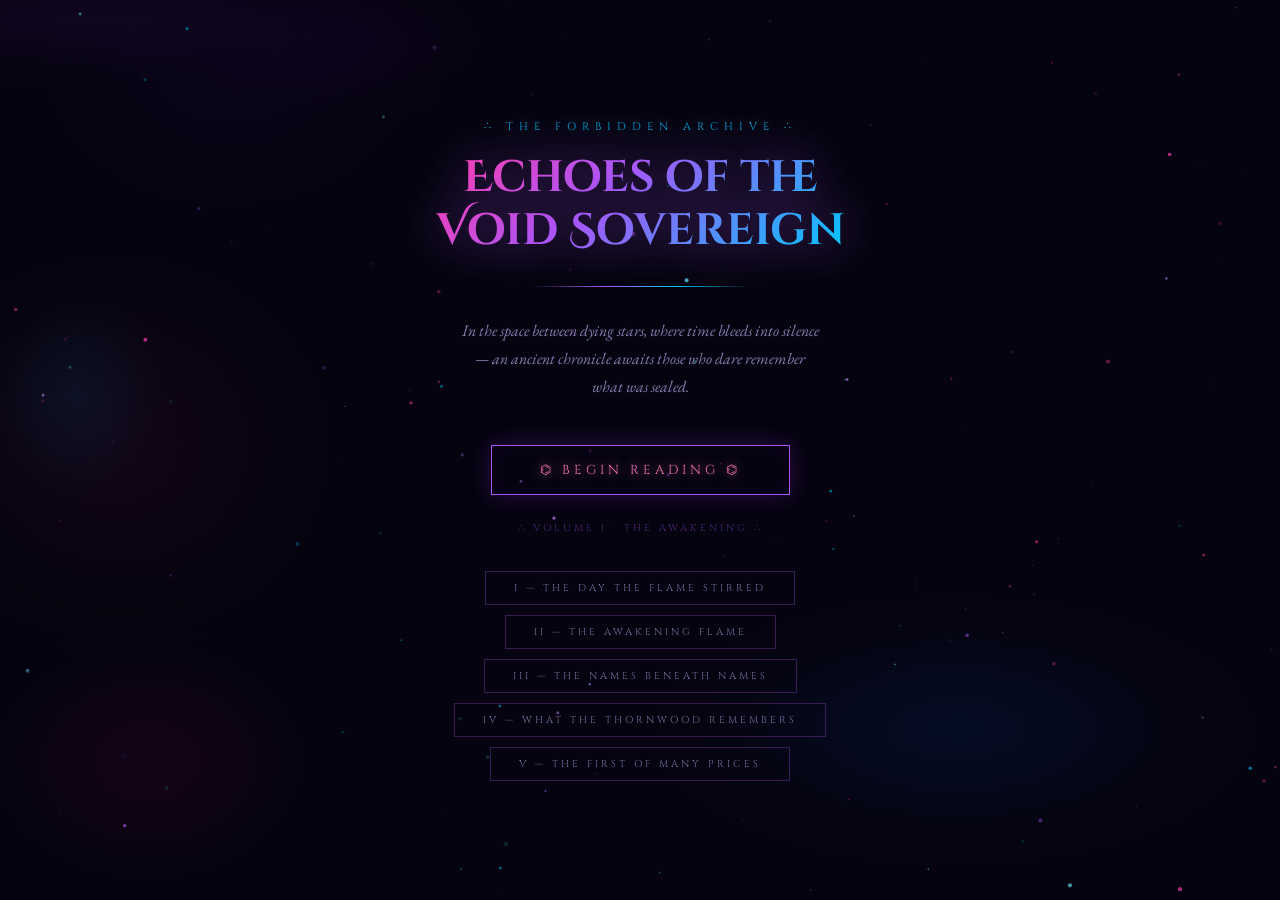
==== index.html @ 38b69cea "Update index.html" ====
<!DOCTYPE html>
<html lang="en">
<head>
<meta charset="UTF-8">
<meta name="viewport" content="width=device-width, initial-scale=1.0">
<title>The Scythe of the Ashen Light </title>
<link href="https://fonts.googleapis.com/css2?family=Cinzel+Decorative:wght@400;700&family=Cinzel:wght@400;600&family=EB+Garamond:ital,wght@0,400;1,400&display=swap" rel="stylesheet">
<style>
*,*::before,*::after{margin:0;padding:0;box-sizing:border-box}
:root{
  --neon-blue:#00c8ff;--vivid-purple:#a855f7;--neon-pink:#ff3cac;
  --soft-pink:#f472b6;--dark-bg:#05030f;
  --blue-glow:0 0 20px rgba(0,200,255,.9),0 0 50px rgba(0,200,255,.4);
  --pink-glow:0 0 20px rgba(255,60,172,.9),0 0 50px rgba(255,60,172,.4);
}
html,body{width:100%;height:100%;background:var(--dark-bg);font-family:'EB Garamond',serif;color:#e8deff;overflow:hidden}
canvas#bg{position:fixed;top:0;left:0;width:100%;height:100%;z-index:0;pointer-events:none}
#parallax-layer{position:fixed;inset:0;z-index:0;pointer-events:none;transition:transform .1s ease-out}
#home{position:relative;z-index:1;display:flex;flex-direction:column;align-items:center;justify-content:center;height:100vh}

.archive-subtitle{font-family:'Cinzel',serif;font-size:11px;letter-spacing:6px;color:var(--neon-blue);text-shadow:var(--blue-glow);margin-bottom:18px;text-transform:uppercase;opacity:.85}

.main-title{font-family:'Cinzel Decorative',serif;font-size:clamp(24px,5vw,44px);font-weight:700;text-align:center;line-height:1.2;background:linear-gradient(135deg,#ff3cac 0%,#a855f7 40%,#00c8ff 100%);-webkit-background-clip:text;-webkit-text-fill-color:transparent;background-clip:text;filter:drop-shadow(0 0 24px rgba(168,85,247,.7));animation:titlePulse 3s ease-in-out infinite;margin-bottom:10px}
@keyframes titlePulse{0%,100%{filter:drop-shadow(0 0 18px rgba(168,85,247,.6))}50%{filter:drop-shadow(0 0 40px rgba(255,60,172,.9)) drop-shadow(0 0 60px rgba(0,200,255,.5))}}

.title-divider{width:220px;height:1px;background:linear-gradient(90deg,transparent,var(--vivid-purple),var(--neon-blue),transparent);margin:18px auto 30px;animation:divGlow 2.2s ease-in-out infinite}
@keyframes divGlow{0%,100%{opacity:.5}50%{opacity:1;box-shadow:0 0 14px var(--vivid-purple)}}

.home-desc{font-family:'EB Garamond',serif;font-size:16px;color:rgba(200,180,255,.68);text-align:center;max-width:400px;line-height:1.75;margin-bottom:44px;font-style:italic;padding:0 20px}

.start-btn{font-family:'Cinzel',serif;font-size:13px;letter-spacing:4px;text-transform:uppercase;padding:15px 48px;background:transparent;border:1px solid var(--vivid-purple);color:var(--soft-pink);cursor:pointer;position:relative;overflow:hidden;transition:all .4s ease;text-shadow:0 0 12px rgba(244,114,182,.8);box-shadow:0 0 22px rgba(107,33,168,.4),inset 0 0 22px rgba(107,33,168,.1);text-decoration:none;display:inline-block}
.start-btn::before{content:'';position:absolute;inset:0;background:linear-gradient(135deg,rgba(255,60,172,.15),rgba(168,85,247,.15),rgba(0,200,255,.10));opacity:0;transition:opacity .4s}
.start-btn:hover{border-color:var(--neon-pink);color:#fff;box-shadow:0 0 44px rgba(255,60,172,.65),0 0 90px rgba(168,85,247,.3),inset 0 0 32px rgba(255,60,172,.12);transform:translateY(-3px);text-shadow:var(--pink-glow)}
.start-btn:hover::before{opacity:1}

.tome-count{margin-top:26px;font-family:'Cinzel',serif;font-size:10px;letter-spacing:3px;color:rgba(168,85,247,.45);text-transform:uppercase}

.chapter-list{display:flex;flex-direction:column;gap:10px;margin-top:36px;align-items:center}
.ch-link{font-family:'Cinzel',serif;font-size:10px;letter-spacing:3px;text-transform:uppercase;padding:9px 28px;background:transparent;border:1px solid rgba(168,85,247,.3);color:rgba(200,180,255,.6);cursor:pointer;transition:all .3s ease;text-decoration:none;display:inline-block}
.ch-link:hover{border-color:var(--neon-blue);color:var(--neon-blue);box-shadow:0 0 22px rgba(0,200,255,.4);transform:translateY(-2px)}
</style>
</head>
<body>
<canvas id="bg" aria-hidden="true"></canvas>
<div id="parallax-layer" aria-hidden="true"></div>

<div id="home">
  <div class="archive-subtitle">∴ The Forbidden Archive ∴</div>
  <h1 class="main-title">Echoes of the<br>Void Sovereign</h1>
  <div class="title-divider"></div>
  <p class="home-desc">In the space between dying stars, where time bleeds into silence — an ancient chronicle awaits those who dare remember what was sealed.</p>
  <a class="start-btn" href="chapter1.html">⌬ Begin Reading ⌬</a>
  <div class="tome-count">∴ Volume I · The Awakening ∴</div>

  <div class="chapter-list">
    <a class="ch-link" href="chapter1.html">I — The Day the Flame Stirred</a>
    <a class="ch-link" href="chapter2.html">II — The Awakening Flame</a>
    <a class="ch-link" href="chapter3.html">III — The Names Beneath Names</a>
    <a class="ch-link" href="chapter4.html">IV — What the Thornwood Remembers</a>
    <a class="ch-link" href="chapter5.html">V — The First of Many Prices</a>
  </div>
</div>

<script>
const canvas=document.getElementById('bg'),ctx=canvas.getContext('2d');
let W,H,particles=[],clouds=[];
function resize(){W=canvas.width=window.innerWidth;H=canvas.height=window.innerHeight}
function init(){
  particles=[];clouds=[];
  for(let i=0;i<140;i++)particles.push({x:Math.random()*W,y:Math.random()*H,vx:(Math.random()-.5)*.28,vy:(Math.random()-.5)*.18,r:Math.random()*1.9+.25,a:Math.random()*.65+.15,color:['#a855f7','#00c8ff','#ff3cac','#c084fc','#67e8f9'][Math.floor(Math.random()*5)],p:Math.random()*Math.PI*2,ps:.012+Math.random()*.022});
  const nc=['rgba(107,33,168,','rgba(0,80,180,','rgba(160,20,90,','rgba(60,10,130,','rgba(0,120,160,','rgba(130,0,80,','rgba(80,0,140,'];
  for(let i=0;i<7;i++)clouds.push({x:Math.random()*W,y:Math.random()*H,vx:(Math.random()-.5)*.10,vy:(Math.random()-.5)*.07,rx:100+Math.random()*220,ry:70+Math.random()*150,color:nc[i%nc.length],a:.028+Math.random()*.038});
}
function draw(){
  ctx.clearRect(0,0,W,H);ctx.fillStyle='#05030f';ctx.fillRect(0,0,W,H);
  clouds.forEach(c=>{
    ctx.save();ctx.scale(1,c.ry/c.rx);
    const g=ctx.createRadialGradient(c.x,c.y*(c.rx/c.ry),0,c.x,c.y*(c.rx/c.ry),c.rx);
    g.addColorStop(0,c.color+(c.a*2.2)+')');g.addColorStop(.5,c.color+c.a+')');g.addColorStop(1,'rgba(0,0,0,0)');
    ctx.beginPath();ctx.arc(c.x,c.y*(c.rx/c.ry),c.rx,0,Math.PI*2);ctx.fillStyle=g;ctx.fill();ctx.restore();
    c.x+=c.vx;c.y+=c.vy;
    if(c.x<-c.rx)c.x=W+c.rx;if(c.x>W+c.rx)c.x=-c.rx;if(c.y<-c.ry)c.y=H+c.ry;if(c.y>H+c.ry)c.y=-c.ry;
  });
  particles.forEach(p=>{
    p.p+=p.ps;const a=p.a*(.65+.35*Math.sin(p.p));
    ctx.globalAlpha=a;ctx.beginPath();ctx.arc(p.x,p.y,p.r,0,Math.PI*2);ctx.fillStyle=p.color;ctx.fill();ctx.globalAlpha=1;
    p.x+=p.vx;p.y+=p.vy;
    if(p.x<0)p.x=W;if(p.x>W)p.x=0;if(p.y<0)p.y=H;if(p.y>H)p.y=0;
  });
}
function loop(){draw();requestAnimationFrame(loop)}
document.addEventListener('mousemove',e=>{const mx=(e.clientX/innerWidth-.5)*2,my=(e.clientY/innerHeight-.5)*2;document.getElementById('parallax-layer').style.transform=`translate(${mx*9}px,${my*6}px)`});
window.addEventListener('resize',()=>{resize();init()});
resize();init();loop();
</script>
</body>
</html>
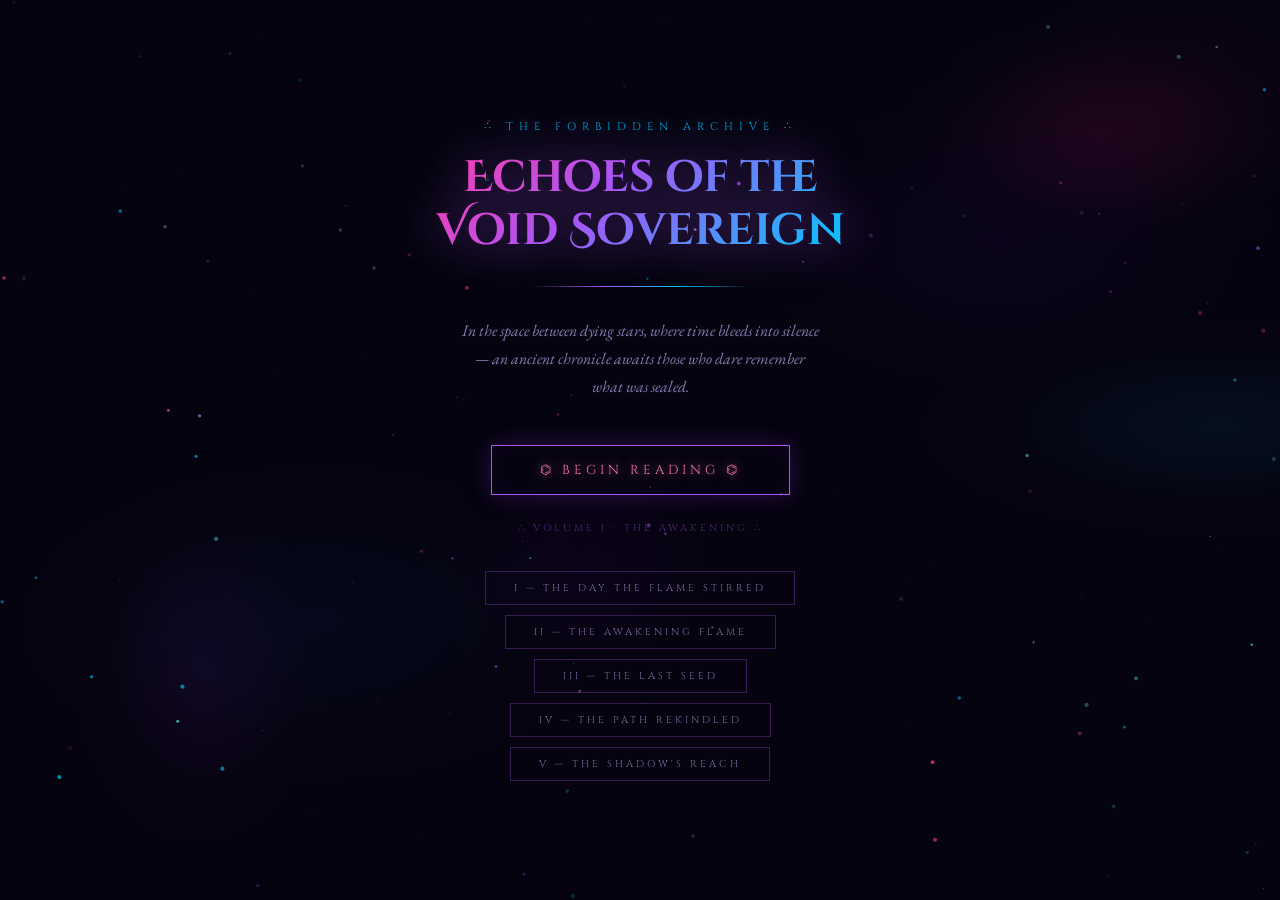
==== commit 5d113995: "Update index.html" ====
--- a/index.html
+++ b/index.html
@@ -55,9 +55,9 @@
   <div class="chapter-list">
     <a class="ch-link" href="chapter1.html">I — The Day the Flame Stirred</a>
     <a class="ch-link" href="chapter2.html">II — The Awakening Flame</a>
-    <a class="ch-link" href="chapter3.html">III — The Names Beneath Names</a>
-    <a class="ch-link" href="chapter4.html">IV — What the Thornwood Remembers</a>
-    <a class="ch-link" href="chapter5.html">V — The First of Many Prices</a>
+    <a class="ch-link" href="chapter3.html">III — The Last Seed</a>
+    <a class="ch-link" href="chapter4.html">IV — The Path Rekindled</a>
+    <a class="ch-link" href="chapter5.html">V — The Shadow's Reach</a>
   </div>
 </div>
 
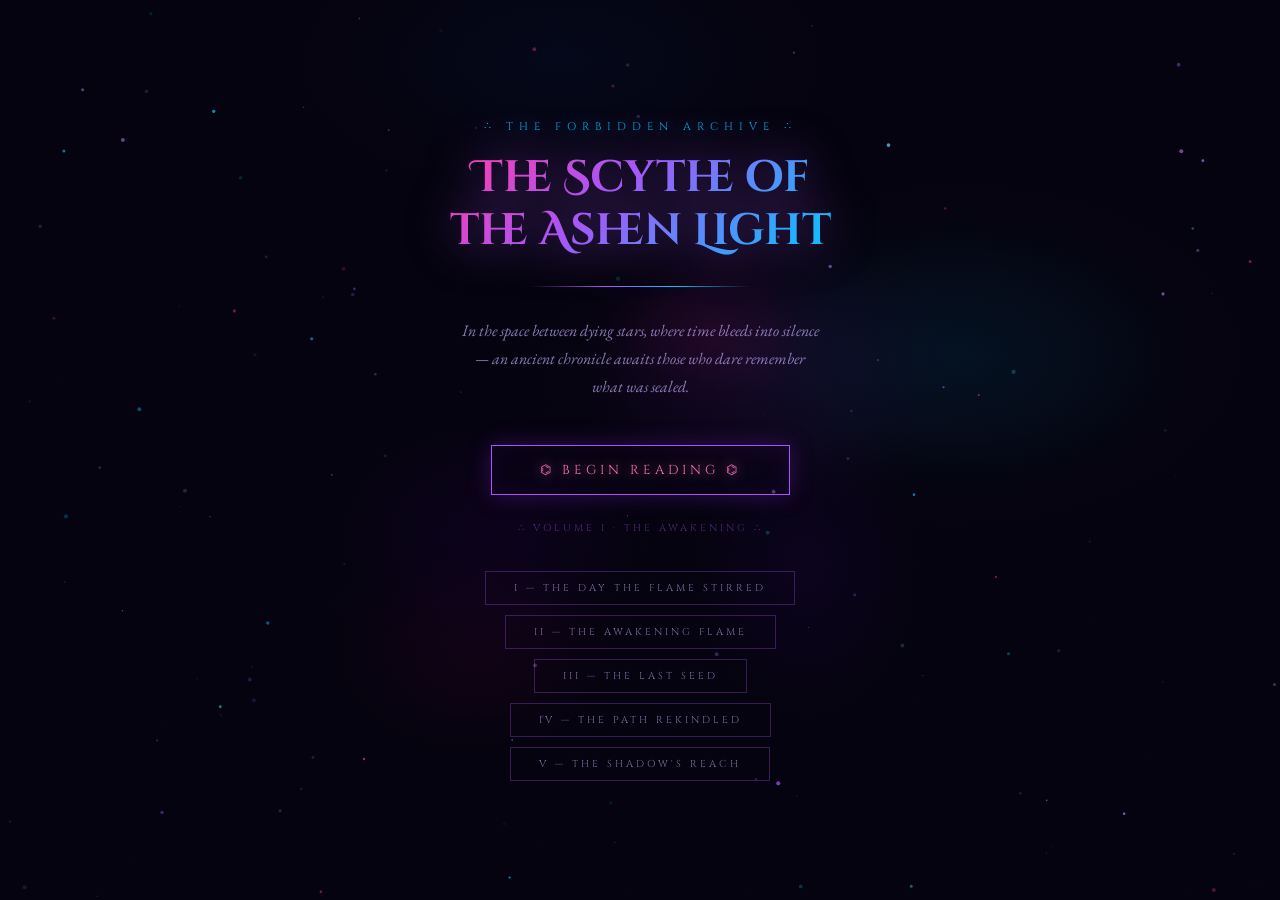
==== commit bd20a844: "Update index.html" ====
--- a/index.html
+++ b/index.html
@@ -46,7 +46,7 @@
 
 <div id="home">
   <div class="archive-subtitle">∴ The Forbidden Archive ∴</div>
-  <h1 class="main-title">Echoes of the<br>Void Sovereign</h1>
+  <h1 class="main-title">The Scythe of<br>the Ashen Light</h1>
   <div class="title-divider"></div>
   <p class="home-desc">In the space between dying stars, where time bleeds into silence — an ancient chronicle awaits those who dare remember what was sealed.</p>
   <a class="start-btn" href="chapter1.html">⌬ Begin Reading ⌬</a>
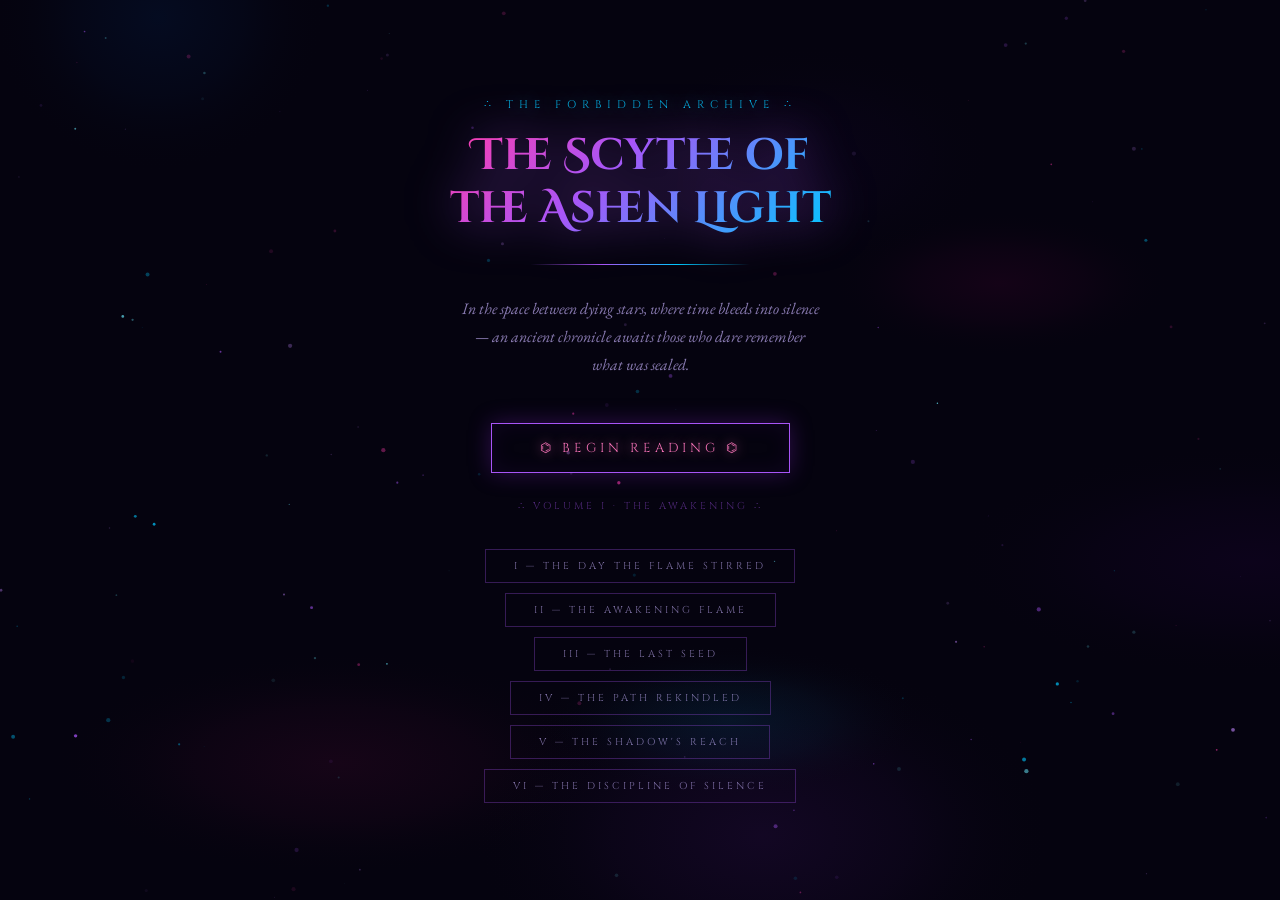
==== commit e7ca1a77: "Update index.html" ====
--- a/index.html
+++ b/index.html
@@ -58,6 +58,7 @@
     <a class="ch-link" href="chapter3.html">III — The Last Seed</a>
     <a class="ch-link" href="chapter4.html">IV — The Path Rekindled</a>
     <a class="ch-link" href="chapter5.html">V — The Shadow's Reach</a>
+    <a class="ch-link" href="chapter6.html">VI — The Discipline of Silence</a>
   </div>
 </div>
 
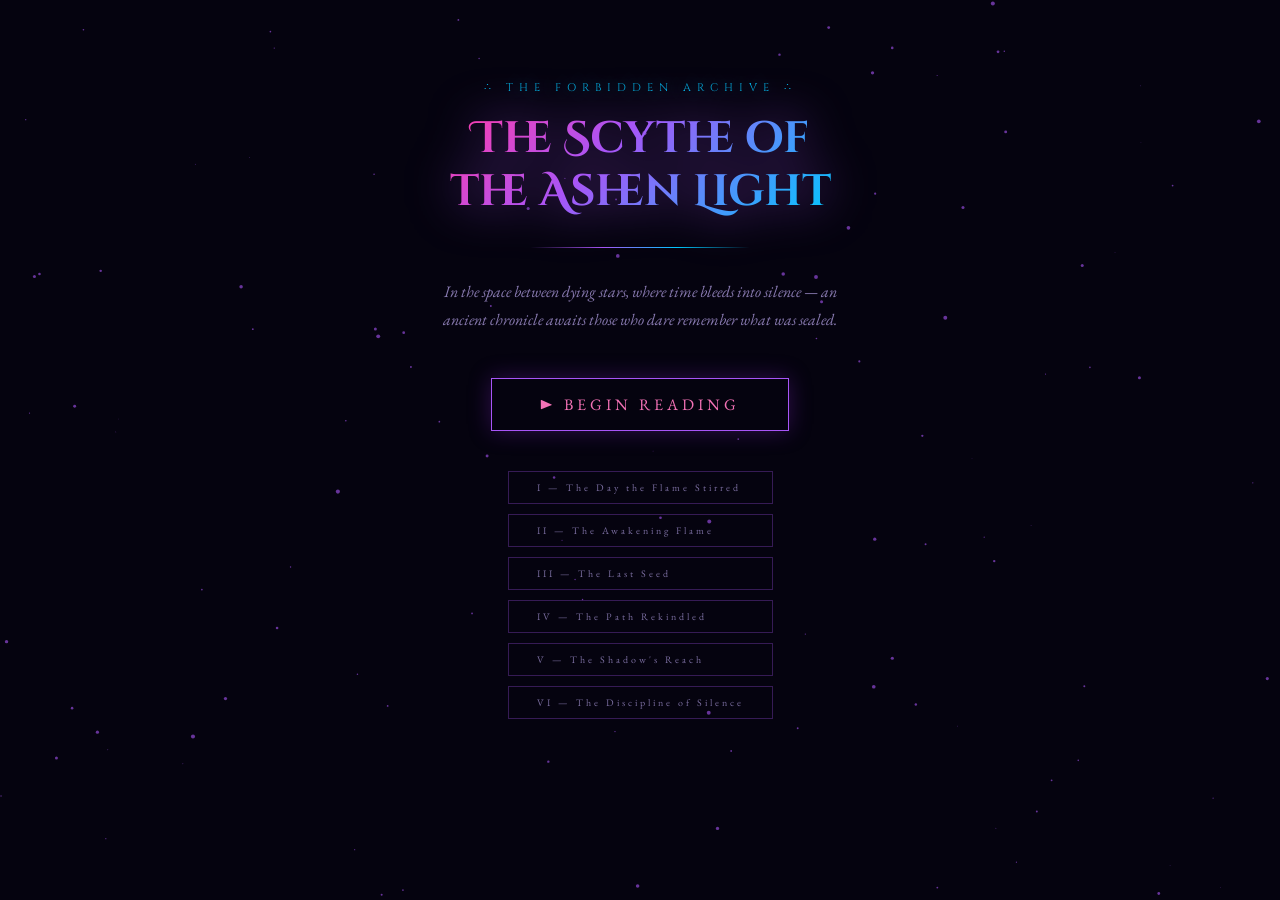
==== commit 902e612f: "Update index.html" ====
--- a/index.html
+++ b/index.html
@@ -3,54 +3,193 @@
 <head>
 <meta charset="UTF-8">
 <meta name="viewport" content="width=device-width, initial-scale=1.0">
-<title>The Scythe of the Ashen Light </title>
+<title>The Scythe of the Ashen Light</title>
+
 <link href="https://fonts.googleapis.com/css2?family=Cinzel+Decorative:wght@400;700&family=Cinzel:wght@400;600&family=EB+Garamond:ital,wght@0,400;1,400&display=swap" rel="stylesheet">
+
 <style>
 *,*::before,*::after{margin:0;padding:0;box-sizing:border-box}
+
 :root{
-  --neon-blue:#00c8ff;--vivid-purple:#a855f7;--neon-pink:#ff3cac;
-  --soft-pink:#f472b6;--dark-bg:#05030f;
+  --neon-blue:#00c8ff;
+  --vivid-purple:#a855f7;
+  --neon-pink:#ff3cac;
+  --soft-pink:#f472b6;
+  --dark-bg:#05030f;
   --blue-glow:0 0 20px rgba(0,200,255,.9),0 0 50px rgba(0,200,255,.4);
   --pink-glow:0 0 20px rgba(255,60,172,.9),0 0 50px rgba(255,60,172,.4);
 }
-html,body{width:100%;height:100%;background:var(--dark-bg);font-family:'EB Garamond',serif;color:#e8deff;overflow:hidden}
-canvas#bg{position:fixed;top:0;left:0;width:100%;height:100%;z-index:0;pointer-events:none}
-#parallax-layer{position:fixed;inset:0;z-index:0;pointer-events:none;transition:transform .1s ease-out}
-#home{position:relative;z-index:1;display:flex;flex-direction:column;align-items:center;justify-content:center;height:100vh}
-
-.archive-subtitle{font-family:'Cinzel',serif;font-size:11px;letter-spacing:6px;color:var(--neon-blue);text-shadow:var(--blue-glow);margin-bottom:18px;text-transform:uppercase;opacity:.85}
-
-.main-title{font-family:'Cinzel Decorative',serif;font-size:clamp(24px,5vw,44px);font-weight:700;text-align:center;line-height:1.2;background:linear-gradient(135deg,#ff3cac 0%,#a855f7 40%,#00c8ff 100%);-webkit-background-clip:text;-webkit-text-fill-color:transparent;background-clip:text;filter:drop-shadow(0 0 24px rgba(168,85,247,.7));animation:titlePulse 3s ease-in-out infinite;margin-bottom:10px}
-@keyframes titlePulse{0%,100%{filter:drop-shadow(0 0 18px rgba(168,85,247,.6))}50%{filter:drop-shadow(0 0 40px rgba(255,60,172,.9)) drop-shadow(0 0 60px rgba(0,200,255,.5))}}
-
-.title-divider{width:220px;height:1px;background:linear-gradient(90deg,transparent,var(--vivid-purple),var(--neon-blue),transparent);margin:18px auto 30px;animation:divGlow 2.2s ease-in-out infinite}
-@keyframes divGlow{0%,100%{opacity:.5}50%{opacity:1;box-shadow:0 0 14px var(--vivid-purple)}}
-
-.home-desc{font-family:'EB Garamond',serif;font-size:16px;color:rgba(200,180,255,.68);text-align:center;max-width:400px;line-height:1.75;margin-bottom:44px;font-style:italic;padding:0 20px}
-
-.start-btn{font-family:'Cinzel',serif;font-size:13px;letter-spacing:4px;text-transform:uppercase;padding:15px 48px;background:transparent;border:1px solid var(--vivid-purple);color:var(--soft-pink);cursor:pointer;position:relative;overflow:hidden;transition:all .4s ease;text-shadow:0 0 12px rgba(244,114,182,.8);box-shadow:0 0 22px rgba(107,33,168,.4),inset 0 0 22px rgba(107,33,168,.1);text-decoration:none;display:inline-block}
-.start-btn::before{content:'';position:absolute;inset:0;background:linear-gradient(135deg,rgba(255,60,172,.15),rgba(168,85,247,.15),rgba(0,200,255,.10));opacity:0;transition:opacity .4s}
-.start-btn:hover{border-color:var(--neon-pink);color:#fff;box-shadow:0 0 44px rgba(255,60,172,.65),0 0 90px rgba(168,85,247,.3),inset 0 0 32px rgba(255,60,172,.12);transform:translateY(-3px);text-shadow:var(--pink-glow)}
-.start-btn:hover::before{opacity:1}
-
-.tome-count{margin-top:26px;font-family:'Cinzel',serif;font-size:10px;letter-spacing:3px;color:rgba(168,85,247,.45);text-transform:uppercase}
-
-.chapter-list{display:flex;flex-direction:column;gap:10px;margin-top:36px;align-items:center}
-.ch-link{font-family:'Cinzel',serif;font-size:10px;letter-spacing:3px;text-transform:uppercase;padding:9px 28px;background:transparent;border:1px solid rgba(168,85,247,.3);color:rgba(200,180,255,.6);cursor:pointer;transition:all .3s ease;text-decoration:none;display:inline-block}
-.ch-link:hover{border-color:var(--neon-blue);color:var(--neon-blue);box-shadow:0 0 22px rgba(0,200,255,.4);transform:translateY(-2px)}
+
+/* ⚡ FIXED SCROLL */
+html,body{
+  width:100%;
+  min-height:100%;
+  background:var(--dark-bg);
+  font-family:'EB Garamond',serif;
+  color:#e8deff;
+  overflow-x:hidden;
+  overflow-y:auto;
+}
+
+/* BACKGROUND CANVAS */
+canvas#bg{
+  position:fixed;
+  top:0;
+  left:0;
+  width:100%;
+  height:100%;
+  z-index:0;
+  pointer-events:none;
+}
+
+#parallax-layer{
+  position:fixed;
+  inset:0;
+  z-index:0;
+  pointer-events:none;
+  transition:transform .1s ease-out;
+}
+
+/* ⚡ FIXED HOME FOR SCROLL */
+#home{
+  position:relative;
+  z-index:1;
+  display:flex;
+  flex-direction:column;
+  align-items:center;
+  justify-content:flex-start;
+  min-height:100vh;
+  padding:80px 20px;
+}
+
+/* TITLE */
+.archive-subtitle{
+  font-family:'Cinzel',serif;
+  font-size:11px;
+  letter-spacing:6px;
+  color:var(--neon-blue);
+  text-shadow:var(--blue-glow);
+  margin-bottom:18px;
+  text-transform:uppercase;
+  opacity:.85;
+}
+
+.main-title{
+  font-family:'Cinzel Decorative',serif;
+  font-size:clamp(24px,5vw,44px);
+  font-weight:700;
+  text-align:center;
+  line-height:1.2;
+  background:linear-gradient(135deg,#ff3cac 0%,#a855f7 40%,#00c8ff 100%);
+  -webkit-background-clip:text;
+  -webkit-text-fill-color:transparent;
+  filter:drop-shadow(0 0 24px rgba(168,85,247,.7));
+  animation:titlePulse 3s ease-in-out infinite;
+  margin-bottom:10px;
+}
+
+@keyframes titlePulse{
+  0%,100%{filter:drop-shadow(0 0 18px rgba(168,85,247,.6))}
+  50%{filter:drop-shadow(0 0 40px rgba(255,60,172,.9))}
+}
+
+.title-divider{
+  width:220px;
+  height:1px;
+  background:linear-gradient(90deg,transparent,var(--vivid-purple),var(--neon-blue),transparent);
+  margin:18px auto 30px;
+}
+
+/* DESCRIPTION */
+.home-desc{
+  font-size:16px;
+  color:rgba(200,180,255,.68);
+  text-align:center;
+  max-width:400px;
+  line-height:1.75;
+  margin-bottom:44px;
+  font-style:italic;
+}
+
+/* BUTTON */
+.start-btn{
+  padding:15px 48px;
+  border:1px solid var(--vivid-purple);
+  color:var(--soft-pink);
+  text-decoration:none;
+  text-transform:uppercase;
+  letter-spacing:4px;
+  transition:0.3s;
+  box-shadow:0 0 22px rgba(107,33,168,.4);
+}
+
+.start-btn:hover{
+  color:white;
+  border-color:var(--neon-pink);
+  box-shadow:0 0 50px rgba(255,60,172,.7);
+  transform:translateY(-3px);
+}
+
+/* CHAPTER LIST */
+.chapter-list{
+  display:flex;
+  flex-direction:column;
+  gap:10px;
+  margin-top:40px;
+}
+
+.ch-link{
+  font-size:10px;
+  letter-spacing:3px;
+  padding:9px 28px;
+  border:1px solid rgba(168,85,247,.3);
+  color:rgba(200,180,255,.6);
+  text-decoration:none;
+  transition:0.3s;
+}
+
+.ch-link:hover{
+  color:var(--neon-blue);
+  border-color:var(--neon-blue);
+  box-shadow:0 0 20px rgba(0,200,255,.4);
+}
+
+/* SCROLLBAR (extra flex) */
+body::-webkit-scrollbar{
+  width:6px;
+}
+
+body::-webkit-scrollbar-thumb{
+  background:linear-gradient(var(--vivid-purple),var(--neon-blue));
+  border-radius:10px;
+}
+
+body::-webkit-scrollbar-track{
+  background:#05030f;
+}
 </style>
 </head>
+
 <body>
-<canvas id="bg" aria-hidden="true"></canvas>
-<div id="parallax-layer" aria-hidden="true"></div>
+
+<canvas id="bg"></canvas>
+<div id="parallax-layer"></div>
 
 <div id="home">
+
   <div class="archive-subtitle">∴ The Forbidden Archive ∴</div>
-  <h1 class="main-title">The Scythe of<br>the Ashen Light</h1>
+
+  <h1 class="main-title">
+    The Scythe of<br>the Ashen Light
+  </h1>
+
   <div class="title-divider"></div>
-  <p class="home-desc">In the space between dying stars, where time bleeds into silence — an ancient chronicle awaits those who dare remember what was sealed.</p>
-  <a class="start-btn" href="chapter1.html">⌬ Begin Reading ⌬</a>
-  <div class="tome-count">∴ Volume I · The Awakening ∴</div>
+
+  <p class="home-desc">
+    In the space between dying stars, where time bleeds into silence — an ancient chronicle awaits those who dare remember what was sealed.
+  </p>
+
+  <a class="start-btn" href="chapter1.html">▶ Begin Reading</a>
 
   <div class="chapter-list">
     <a class="ch-link" href="chapter1.html">I — The Day the Flame Stirred</a>
@@ -60,39 +199,72 @@
     <a class="ch-link" href="chapter5.html">V — The Shadow's Reach</a>
     <a class="ch-link" href="chapter6.html">VI — The Discipline of Silence</a>
   </div>
+
 </div>
 
 <script>
-const canvas=document.getElementById('bg'),ctx=canvas.getContext('2d');
+const canvas=document.getElementById('bg');
+const ctx=canvas.getContext('2d');
+
 let W,H,particles=[],clouds=[];
-function resize(){W=canvas.width=window.innerWidth;H=canvas.height=window.innerHeight}
+
+function resize(){
+  W=canvas.width=window.innerWidth;
+  H=canvas.height=window.innerHeight;
+}
+
 function init(){
-  particles=[];clouds=[];
-  for(let i=0;i<140;i++)particles.push({x:Math.random()*W,y:Math.random()*H,vx:(Math.random()-.5)*.28,vy:(Math.random()-.5)*.18,r:Math.random()*1.9+.25,a:Math.random()*.65+.15,color:['#a855f7','#00c8ff','#ff3cac','#c084fc','#67e8f9'][Math.floor(Math.random()*5)],p:Math.random()*Math.PI*2,ps:.012+Math.random()*.022});
-  const nc=['rgba(107,33,168,','rgba(0,80,180,','rgba(160,20,90,','rgba(60,10,130,','rgba(0,120,160,','rgba(130,0,80,','rgba(80,0,140,'];
-  for(let i=0;i<7;i++)clouds.push({x:Math.random()*W,y:Math.random()*H,vx:(Math.random()-.5)*.10,vy:(Math.random()-.5)*.07,rx:100+Math.random()*220,ry:70+Math.random()*150,color:nc[i%nc.length],a:.028+Math.random()*.038});
-}
+  particles=[];
+  clouds=[];
+
+  for(let i=0;i<120;i++){
+    particles.push({
+      x:Math.random()*W,
+      y:Math.random()*H,
+      vx:(Math.random()-.5)*.3,
+      vy:(Math.random()-.5)*.2,
+      r:Math.random()*1.8+.3
+    });
+  }
+}
+
 function draw(){
-  ctx.clearRect(0,0,W,H);ctx.fillStyle='#05030f';ctx.fillRect(0,0,W,H);
-  clouds.forEach(c=>{
-    ctx.save();ctx.scale(1,c.ry/c.rx);
-    const g=ctx.createRadialGradient(c.x,c.y*(c.rx/c.ry),0,c.x,c.y*(c.rx/c.ry),c.rx);
-    g.addColorStop(0,c.color+(c.a*2.2)+')');g.addColorStop(.5,c.color+c.a+')');g.addColorStop(1,'rgba(0,0,0,0)');
-    ctx.beginPath();ctx.arc(c.x,c.y*(c.rx/c.ry),c.rx,0,Math.PI*2);ctx.fillStyle=g;ctx.fill();ctx.restore();
-    c.x+=c.vx;c.y+=c.vy;
-    if(c.x<-c.rx)c.x=W+c.rx;if(c.x>W+c.rx)c.x=-c.rx;if(c.y<-c.ry)c.y=H+c.ry;if(c.y>H+c.ry)c.y=-c.ry;
+  ctx.clearRect(0,0,W,H);
+  ctx.fillStyle='#05030f';
+  ctx.fillRect(0,0,W,H);
+
+  particles.forEach(p=>{
+    ctx.fillStyle='#a855f7';
+    ctx.globalAlpha=0.6;
+    ctx.beginPath();
+    ctx.arc(p.x,p.y,p.r,0,Math.PI*2);
+    ctx.fill();
+    ctx.globalAlpha=1;
+
+    p.x+=p.vx;
+    p.y+=p.vy;
+
+    if(p.x<0)p.x=W;
+    if(p.x>W)p.x=0;
+    if(p.y<0)p.y=H;
+    if(p.y>H)p.y=0;
   });
-  particles.forEach(p=>{
-    p.p+=p.ps;const a=p.a*(.65+.35*Math.sin(p.p));
-    ctx.globalAlpha=a;ctx.beginPath();ctx.arc(p.x,p.y,p.r,0,Math.PI*2);ctx.fillStyle=p.color;ctx.fill();ctx.globalAlpha=1;
-    p.x+=p.vx;p.y+=p.vy;
-    if(p.x<0)p.x=W;if(p.x>W)p.x=0;if(p.y<0)p.y=H;if(p.y>H)p.y=0;
-  });
-}
-function loop(){draw();requestAnimationFrame(loop)}
-document.addEventListener('mousemove',e=>{const mx=(e.clientX/innerWidth-.5)*2,my=(e.clientY/innerHeight-.5)*2;document.getElementById('parallax-layer').style.transform=`translate(${mx*9}px,${my*6}px)`});
-window.addEventListener('resize',()=>{resize();init()});
-resize();init();loop();
+}
+
+function loop(){
+  draw();
+  requestAnimationFrame(loop);
+}
+
+window.addEventListener('resize',()=>{
+  resize();
+  init();
+});
+
+resize();
+init();
+loop();
 </script>
+
 </body>
 </html>
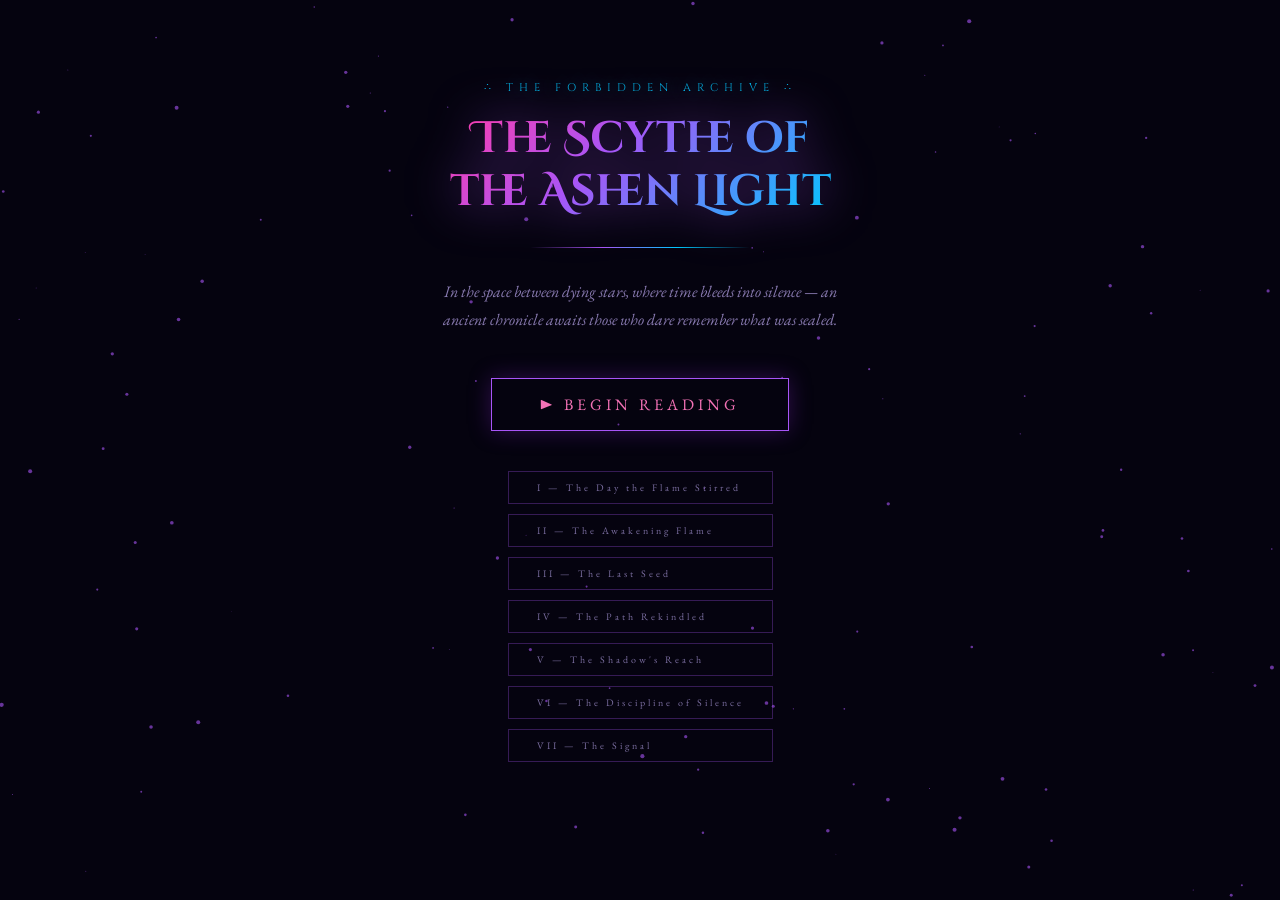
==== commit fa5cefa4: "Update index.html" ====
--- a/index.html
+++ b/index.html
@@ -198,6 +198,7 @@
     <a class="ch-link" href="chapter4.html">IV — The Path Rekindled</a>
     <a class="ch-link" href="chapter5.html">V — The Shadow's Reach</a>
     <a class="ch-link" href="chapter6.html">VI — The Discipline of Silence</a>
+    <a class="ch-link" href="chapter7.html">VII — The Signal</a>
   </div>
 
 </div>
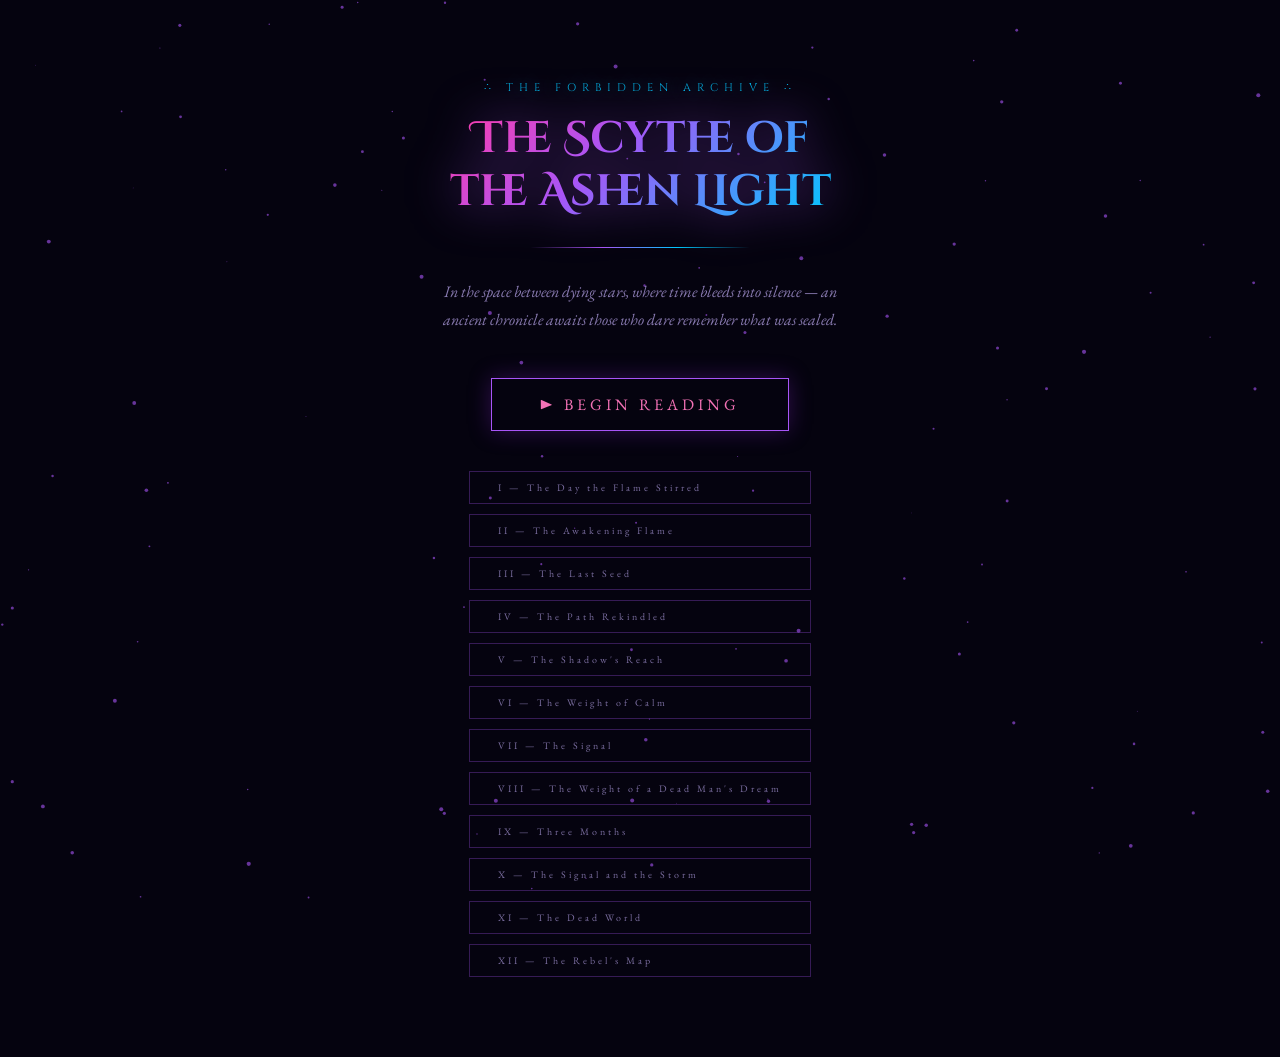
==== commit a01cc08f: "Update index.html" ====
--- a/index.html
+++ b/index.html
@@ -192,13 +192,18 @@
   <a class="start-btn" href="chapter1.html">▶ Begin Reading</a>
 
   <div class="chapter-list">
-    <a class="ch-link" href="chapter1.html">I — The Day the Flame Stirred</a>
+<a class="ch-link" href="chapter1.html">I — The Day the Flame Stirred</a>
     <a class="ch-link" href="chapter2.html">II — The Awakening Flame</a>
     <a class="ch-link" href="chapter3.html">III — The Last Seed</a>
     <a class="ch-link" href="chapter4.html">IV — The Path Rekindled</a>
     <a class="ch-link" href="chapter5.html">V — The Shadow's Reach</a>
-    <a class="ch-link" href="chapter6.html">VI — The Discipline of Silence</a>
+    <a class="ch-link" href="chapter6.html">VI — The Weight of Calm</a>
     <a class="ch-link" href="chapter7.html">VII — The Signal</a>
+    <a class="ch-link" href="chapter8.html">VIII — The Weight of a Dead Man's Dream</a>
+    <a class="ch-link" href="chapter9.html">IX — Three Months</a>
+    <a class="ch-link" href="chapter10.html">X — The Signal and the Storm</a>
+    <a class="ch-link" href="chapter11.html">XI — The Dead World</a>
+    <a class="ch-link" href="chapter12.html">XII — The Rebel's Map</a>
   </div>
 
 </div>
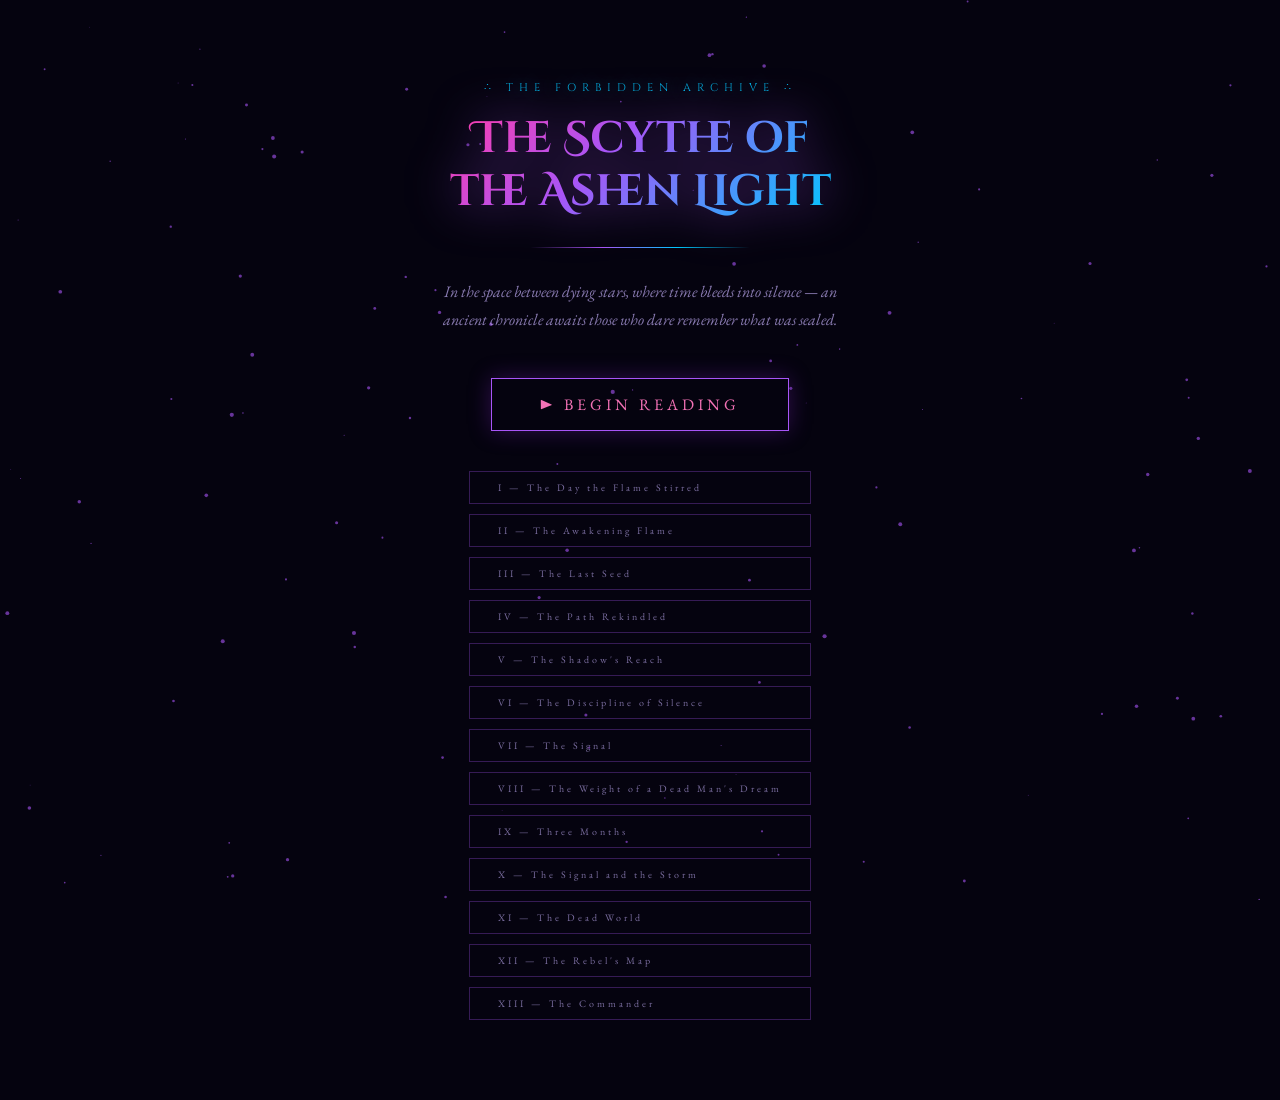
==== commit d9bfe0cf: "Update index.html" ====
--- a/index.html
+++ b/index.html
@@ -197,13 +197,14 @@
     <a class="ch-link" href="chapter3.html">III — The Last Seed</a>
     <a class="ch-link" href="chapter4.html">IV — The Path Rekindled</a>
     <a class="ch-link" href="chapter5.html">V — The Shadow's Reach</a>
-    <a class="ch-link" href="chapter6.html">VI — The Weight of Calm</a>
+    <a class="ch-link" href="chapter6.html">VI — The Discipline of Silence</a>
     <a class="ch-link" href="chapter7.html">VII — The Signal</a>
     <a class="ch-link" href="chapter8.html">VIII — The Weight of a Dead Man's Dream</a>
     <a class="ch-link" href="chapter9.html">IX — Three Months</a>
     <a class="ch-link" href="chapter10.html">X — The Signal and the Storm</a>
     <a class="ch-link" href="chapter11.html">XI — The Dead World</a>
     <a class="ch-link" href="chapter12.html">XII — The Rebel's Map</a>
+    <a class="ch-link" href="chapter13.html">XIII — The Commander</a>
   </div>
 
 </div>
